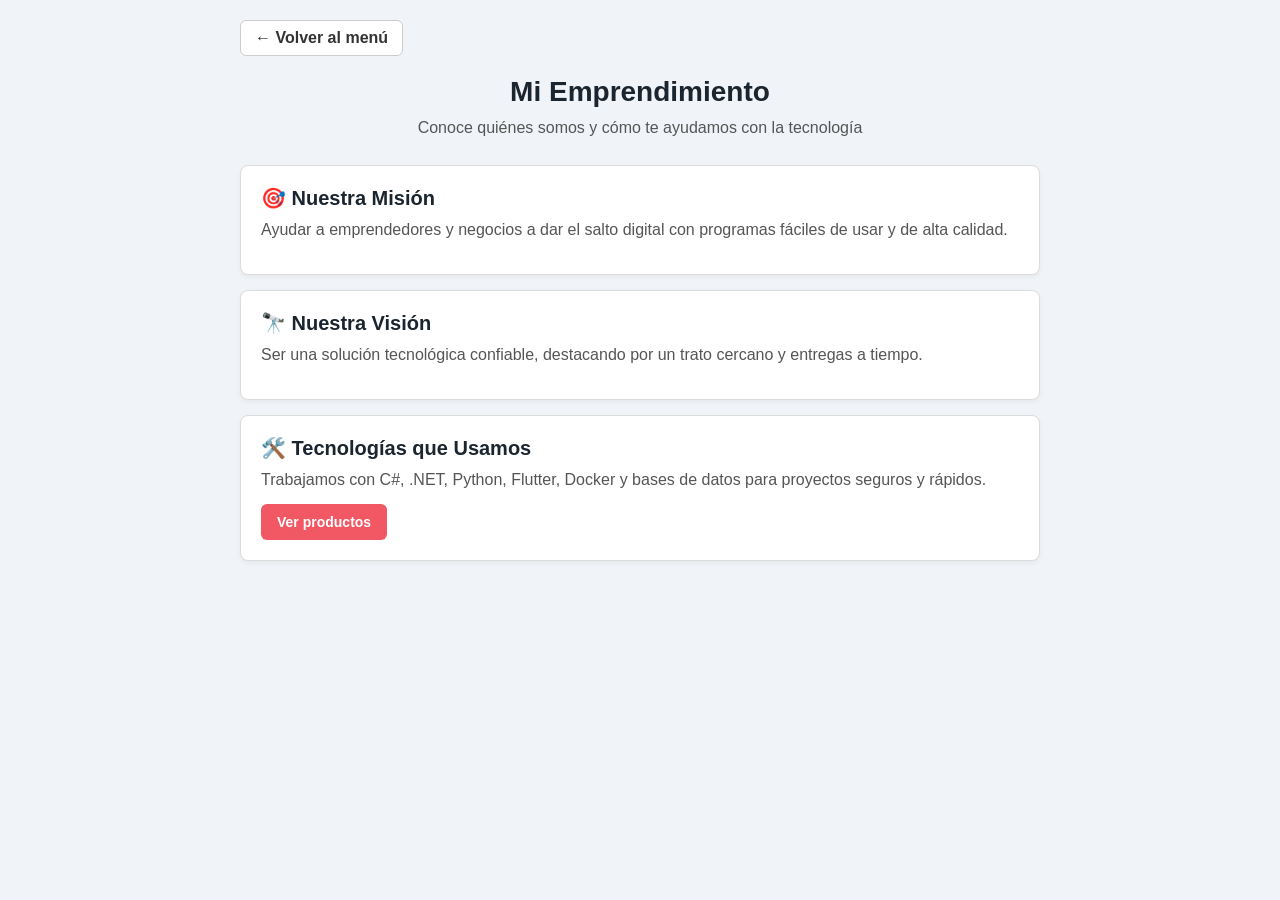
==== emprendimiento.html @ edd52c08 "Primer commit" ====
<!DOCTYPE html>
<html lang="es">
<head>
  <meta charset="UTF-8">
  <title>Mi Emprendimiento - Sobre Nosotros</title>
  <link rel="stylesheet" href="styles.css">
</head>
<body>

  <div class="contenedor">
    <nav>
      <a href="index.html" class="boton-volver">← Volver al menú</a>
    </nav>

    <header>
      <h1>Mi Emprendimiento</h1>
      <p>Conoce quiénes somos y cómo te ayudamos con la tecnología</p>
    </header>

    <main class="seccion-tarjetas">
      <article class="tarjeta">
        <h2>🎯 Nuestra Misión</h2>
        <p>Ayudar a emprendedores y negocios a dar el salto digital con programas fáciles de usar y de alta calidad.</p>
      </article>

      <article class="tarjeta">
        <h2>🔭 Nuestra Visión</h2>
        <p>Ser una solución tecnológica confiable, destacando por un trato cercano y entregas a tiempo.</p>
      </article>

      <article class="tarjeta">
        <h2>🛠️ Tecnologías que Usamos</h2>
        <p>Trabajamos con C#, .NET, Python, Flutter, Docker y bases de datos para proyectos seguros y rápidos.</p>
        <a href="productos.html" class="boton coral">Ver productos</a>
      </article>
    </main>
  </div>

</body>
</html>
---- styles.css ----
/* =========================================
   1. ESTILOS GENERALES (RESET BÁSICO)
   ========================================= */
* {
  box-sizing: border-box;
  margin: 0;
  padding: 0;
  font-family: Arial, sans-serif;
}

body {
  background-color: #f0f4f8;
  color: #333333;
  padding: 20px;
}

/* =========================================
   2. CONTENEDOR PRINCIPAL
   ========================================= */
.contenedor {
  max-width: 800px;
  margin: 0 auto;
}

/* =========================================
   3. ENCABEZADOS Y TEXTOS
   ========================================= */
header {
  text-align: center;
  margin-bottom: 25px;
}

h1 {
  font-size: 28px;
  margin-bottom: 8px;
  color: #1a252f;
}

p {
  font-size: 16px;
  line-height: 1.5;
  color: #555555;
}

/* =========================================
   4. MENÚ PRINCIPAL (INDEX)
   ========================================= */
.menu {
  display: flex;
  justify-content: center;
  gap: 20px;
  flex-wrap: wrap;
  margin-top: 30px;
}

.tarjeta-menu {
  width: 180px;
  height: 150px;
  border-radius: 12px;
  display: flex;
  flex-direction: column;
  justify-content: center;
  align-items: center;
  gap: 10px;
  color: #ffffff;
  text-decoration: none;
  font-size: 18px;
  font-weight: bold;
  box-shadow: 0 4px 8px rgba(0, 0, 0, 0.1);
  transition: transform 0.2s;
}

.tarjeta-menu:hover {
  transform: translateY(-5px);
}

.tarjeta-menu span {
  font-size: 32px;
}

/* =========================================
   5. COLORES DE LAS TARJETAS
   ========================================= */
.teal {
  background-color: #037f8c;
}

.coral {
  background-color: #f25764;
}

.ambar {
  background-color: #fca326;
}

/* =========================================
   6. CONTENIDO DE LAS PÁGINAS (PRODUCTOS, ETC.)
   ========================================= */
.seccion-tarjetas {
  display: flex;
  flex-direction: column;
  gap: 15px;
  margin-bottom: 25px;
}

.tarjeta {
  background-color: #ffffff;
  padding: 20px;
  border-radius: 8px;
  border: 1px solid #dcdcdc;
  box-shadow: 0 2px 5px rgba(0, 0, 0, 0.05);
}

.tarjeta h2 {
  font-size: 20px;
  margin-bottom: 8px;
  color: #1a252f;
}

.tarjeta p {
  margin-bottom: 12px;
}

/* =========================================
   7. BOTONES Y NAVEGACIÓN
   ========================================= */
.boton {
  display: inline-block;
  padding: 10px 16px;
  color: #ffffff;
  text-decoration: none;
  border-radius: 6px;
  font-weight: bold;
  font-size: 14px;
}

.boton-volver {
  display: inline-block;
  margin-bottom: 20px;
  padding: 8px 14px;
  background-color: #ffffff;
  color: #333333;
  text-decoration: none;
  border: 1px solid #cccccc;
  border-radius: 6px;
  font-weight: bold;
}

.boton-volver:hover {
  background-color: #e0e0e0;
}

/* =========================================
   8. CAJA DESTACADA DE HORARIOS / CONTACTO
   ========================================= */
.caja-horario {
  background-color: #ffffff;
  border-left: 5px solid #fca326;
  padding: 15px 20px;
  border-radius: 6px;
  margin-bottom: 15px;
  box-shadow: 0 2px 4px rgba(0,0,0,0.05);
}

.caja-horario h3 {
  font-size: 18px;
  color: #fca326;
  margin-bottom: 5px;
}
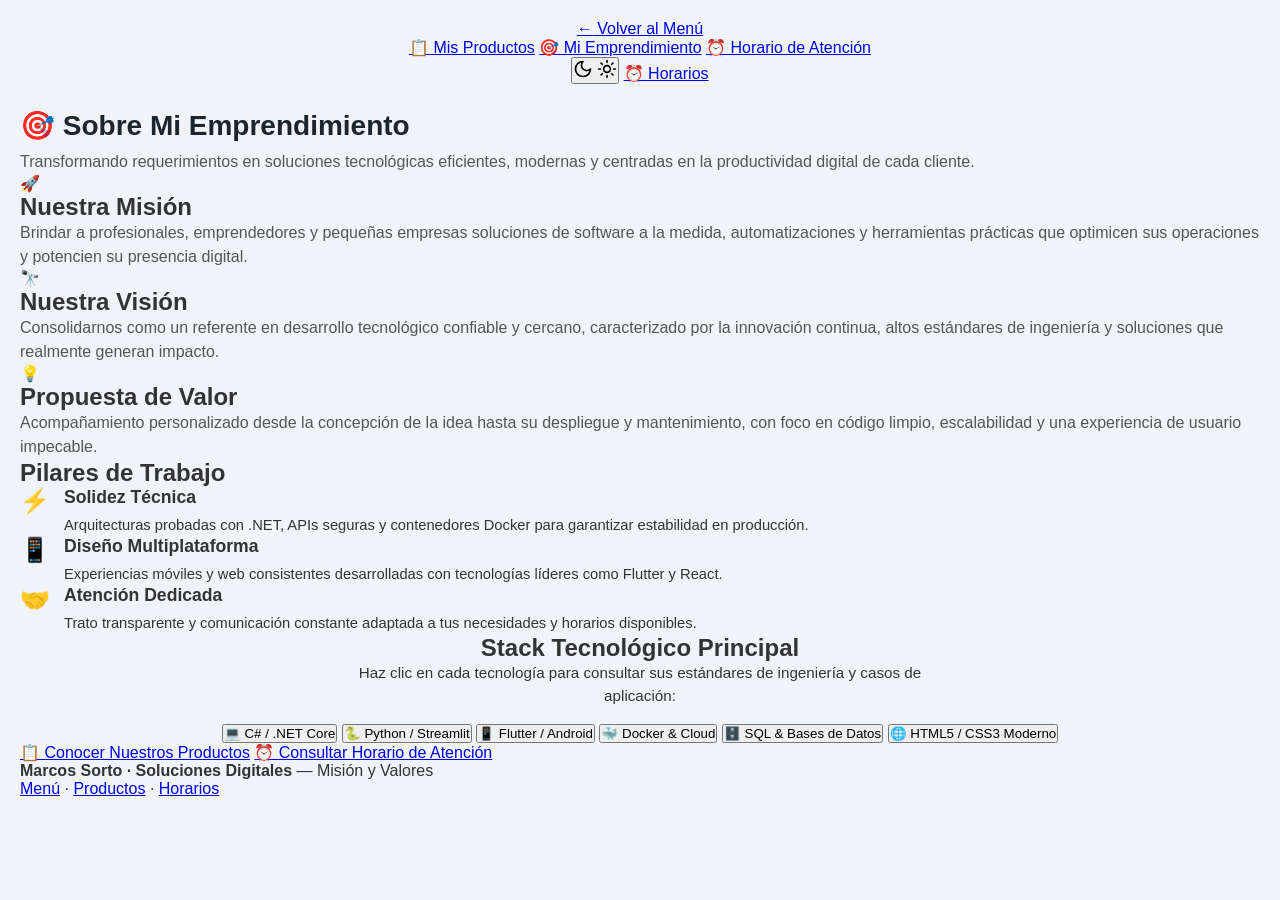
==== commit 9b04e965: "cambio en el diseño completo" ====
--- a/emprendimiento.html
+++ b/emprendimiento.html
@@ -2,40 +2,169 @@
 <html lang="es">
 <head>
   <meta charset="UTF-8">
-  <title>Mi Emprendimiento - Sobre Nosotros</title>
-  <link rel="stylesheet" href="styles.css">
+  <meta name="viewport" content="width=device-width, initial-scale=1.0">
+  <title>Mi Emprendimiento - Soluciones Digitales</title>
+  <meta name="description" content="Misión, visión, propuesta de valor y pilares técnicos de nuestro emprendimiento de desarrollo de software.">
+  <link rel="preconnect" href="https://fonts.googleapis.com">
+  <link rel="preconnect" href="https://fonts.gstatic.com" crossorigin>
+  <link href="https://fonts.googleapis.com/css2?family=Plus+Jakarta+Sans:wght@300;400;500;600;700;800&family=JetBrains+Mono:wght@400;500;600&display=swap" rel="stylesheet">
+  <link rel="stylesheet" href="./styles.css">
+  <script>
+    (function() {
+      const saved = localStorage.getItem('soluciones_theme');
+      const theme = saved || (window.matchMedia && window.matchMedia('(prefers-color-scheme: dark)').matches ? 'dark' : 'light');
+      document.documentElement.setAttribute('data-theme', theme);
+    })();
+  </script>
 </head>
 <body>
 
-  <div class="contenedor">
-    <nav>
-      <a href="index.html" class="boton-volver">← Volver al menú</a>
-    </nav>
+  <div class="container">
+    <!-- Top Navigation Bar -->
+    <header class="nav-bar">
+      <a href="./index.html" class="btn-back">
+        <span>←</span> Volver al Menú
+      </a>
 
-    <header>
-      <h1>Mi Emprendimiento</h1>
-      <p>Conoce quiénes somos y cómo te ayudamos con la tecnología</p>
+      <nav class="nav-links">
+        <a href="./productos.html" class="nav-link">📋 Mis Productos</a>
+        <a href="./emprendimiento.html" class="nav-link active">🎯 Mi Emprendimiento</a>
+        <a href="./horarios.html" class="nav-link">⏰ Horario de Atención</a>
+      </nav>
+
+      <div class="nav-actions">
+        <!-- Theme Switcher (Dark / Light) -->
+        <button type="button" class="theme-toggle" aria-label="Cambiar tema">
+          <!-- Moon Icon (Light Mode) -->
+          <svg class="theme-icon-moon" xmlns="http://www.w3.org/2000/svg" width="20" height="20" viewBox="0 0 24 24" fill="none" stroke="currentColor" stroke-width="2" stroke-linecap="round" stroke-linejoin="round">
+            <path d="M12 3a6 6 0 0 0 9 9 9 9 0 1 1-9-9Z"/>
+          </svg>
+          <!-- Sun Icon (Dark Mode) -->
+          <svg class="theme-icon-sun" xmlns="http://www.w3.org/2000/svg" width="20" height="20" viewBox="0 0 24 24" fill="none" stroke="currentColor" stroke-width="2" stroke-linecap="round" stroke-linejoin="round">
+            <circle cx="12" cy="12" r="4"/>
+            <path d="M12 2v2"/>
+            <path d="M12 20v2"/>
+            <path d="m4.93 4.93 1.41 1.41"/>
+            <path d="m17.66 17.66 1.41 1.41"/>
+            <path d="M2 12h2"/>
+            <path d="M20 12h2"/>
+            <path d="m6.34 17.66-1.41 1.41"/>
+            <path d="m19.07 4.93-1.41 1.41"/>
+          </svg>
+        </button>
+
+        <a href="./horarios.html" class="btn btn-coral">
+          <span>⏰ Horarios</span>
+        </a>
+      </div>
     </header>
 
-    <main class="seccion-tarjetas">
-      <article class="tarjeta">
-        <h2>🎯 Nuestra Misión</h2>
-        <p>Ayudar a emprendedores y negocios a dar el salto digital con programas fáciles de usar y de alta calidad.</p>
+    <!-- Encabezado Banner -->
+    <section class="header-banner banner-coral">
+      <h1><span>🎯</span> Sobre Mi Emprendimiento</h1>
+      <p>Transformando requerimientos en soluciones tecnológicas eficientes, modernas y centradas en la productividad digital de cada cliente.</p>
+    </section>
+
+    <!-- Misión, Visión y Propuesta de Valor -->
+    <main class="grid-cards">
+      <article class="card-item">
+        <div>
+          <div class="card-icon" style="color: var(--accent-coral);">🚀</div>
+          <h2>Nuestra Misión</h2>
+          <p>Brindar a profesionales, emprendedores y pequeñas empresas soluciones de software a la medida, automatizaciones y herramientas prácticas que optimicen sus operaciones y potencien su presencia digital.</p>
+        </div>
       </article>
 
-      <article class="tarjeta">
-        <h2>🔭 Nuestra Visión</h2>
-        <p>Ser una solución tecnológica confiable, destacando por un trato cercano y entregas a tiempo.</p>
+      <article class="card-item">
+        <div>
+          <div class="card-icon" style="color: var(--accent-teal);">🔭</div>
+          <h2>Nuestra Visión</h2>
+          <p>Consolidarnos como un referente en desarrollo tecnológico confiable y cercano, caracterizado por la innovación continua, altos estándares de ingeniería y soluciones que realmente generan impacto.</p>
+        </div>
       </article>
 
-      <article class="tarjeta">
-        <h2>🛠️ Tecnologías que Usamos</h2>
-        <p>Trabajamos con C#, .NET, Python, Flutter, Docker y bases de datos para proyectos seguros y rápidos.</p>
-        <a href="productos.html" class="boton coral">Ver productos</a>
+      <article class="card-item">
+        <div>
+          <div class="card-icon" style="color: var(--accent-amber);">💡</div>
+          <h2>Propuesta de Valor</h2>
+          <p>Acompañamiento personalizado desde la concepción de la idea hasta su despliegue y mantenimiento, con foco en código limpio, escalabilidad y una experiencia de usuario impecable.</p>
+        </div>
       </article>
     </main>
+
+    <!-- Pilares de Trabajo -->
+    <section class="panel-box">
+      <h2>Pilares de Trabajo</h2>
+      <div class="grid-cards" style="margin-bottom: 0;">
+        <div style="display: flex; align-items: flex-start; gap: 14px;">
+          <div class="card-icon" style="color: var(--accent-coral); flex-shrink: 0; font-size: 1.5rem;">⚡</div>
+          <div>
+            <h3 style="font-size: 1.1rem; font-weight: 700; margin-bottom: 6px; color: var(--text-main);">Solidez Técnica</h3>
+            <p style="font-size: 0.92rem; color: var(--text-muted); line-height: 1.5;">Arquitecturas probadas con .NET, APIs seguras y contenedores Docker para garantizar estabilidad en producción.</p>
+          </div>
+        </div>
+
+        <div style="display: flex; align-items: flex-start; gap: 14px;">
+          <div class="card-icon" style="color: var(--accent-coral); flex-shrink: 0; font-size: 1.5rem;">📱</div>
+          <div>
+            <h3 style="font-size: 1.1rem; font-weight: 700; margin-bottom: 6px; color: var(--text-main);">Diseño Multiplataforma</h3>
+            <p style="font-size: 0.92rem; color: var(--text-muted); line-height: 1.5;">Experiencias móviles y web consistentes desarrolladas con tecnologías líderes como Flutter y React.</p>
+          </div>
+        </div>
+
+        <div style="display: flex; align-items: flex-start; gap: 14px;">
+          <div class="card-icon" style="color: var(--accent-coral); flex-shrink: 0; font-size: 1.5rem;">🤝</div>
+          <div>
+            <h3 style="font-size: 1.1rem; font-weight: 700; margin-bottom: 6px; color: var(--text-main);">Atención Dedicada</h3>
+            <p style="font-size: 0.92rem; color: var(--text-muted); line-height: 1.5;">Trato transparente y comunicación constante adaptada a tus necesidades y horarios disponibles.</p>
+          </div>
+        </div>
+      </div>
+    </section>
+
+    <!-- Stack Tecnológico Interactivo -->
+    <section class="panel-box" style="text-align: center;">
+      <h2>Stack Tecnológico Principal</h2>
+      <p style="font-size: 0.95rem; color: var(--text-muted); max-width: 600px; margin: 0 auto 16px;">
+        Haz clic en cada tecnología para consultar sus estándares de ingeniería y casos de aplicación:
+      </p>
+
+      <div class="chip-list">
+        <button type="button" class="chip" data-tech="C# / .NET Core">💻 C# / .NET Core</button>
+        <button type="button" class="chip" data-tech="Python / Streamlit">🐍 Python / Streamlit</button>
+        <button type="button" class="chip" data-tech="Flutter / Android">📱 Flutter / Android</button>
+        <button type="button" class="chip" data-tech="Docker & Cloud">🐳 Docker & Cloud</button>
+        <button type="button" class="chip" data-tech="SQL & Bases de Datos">🗄️ SQL & Bases de Datos</button>
+        <button type="button" class="chip" data-tech="HTML5 / CSS3 Moderno">🌐 HTML5 / CSS3 Moderno</button>
+      </div>
+
+      <!-- Detalle interactivo del stack -->
+      <div id="tech-stack-detail" style="margin-top: 24px; padding: 20px; border-radius: var(--radius-md); background: var(--bg-page-subtle); border: 1px solid var(--border-subtle); display: none;"></div>
+    </section>
+
+    <!-- Botones de Acción -->
+    <footer class="actions-bar">
+      <a href="./productos.html" class="btn btn-teal">📋 Conocer Nuestros Productos</a>
+      <a href="./horarios.html" class="btn btn-coral">⏰ Consultar Horario de Atención</a>
+    </footer>
   </div>
 
+  <!-- Footer -->
+  <footer class="app-footer">
+    <div class="container footer-content">
+      <div>
+        <strong>Marcos Sorto · Soluciones Digitales</strong> — Misión y Valores
+      </div>
+      <div class="footer-links">
+        <a href="./index.html">Menú</a>
+        <span>·</span>
+        <a href="./productos.html">Productos</a>
+        <span>·</span>
+        <a href="./horarios.html">Horarios</a>
+      </div>
+    </div>
+  </footer>
+
+  <script src="./script.js"></script>
 </body>
 </html>
-
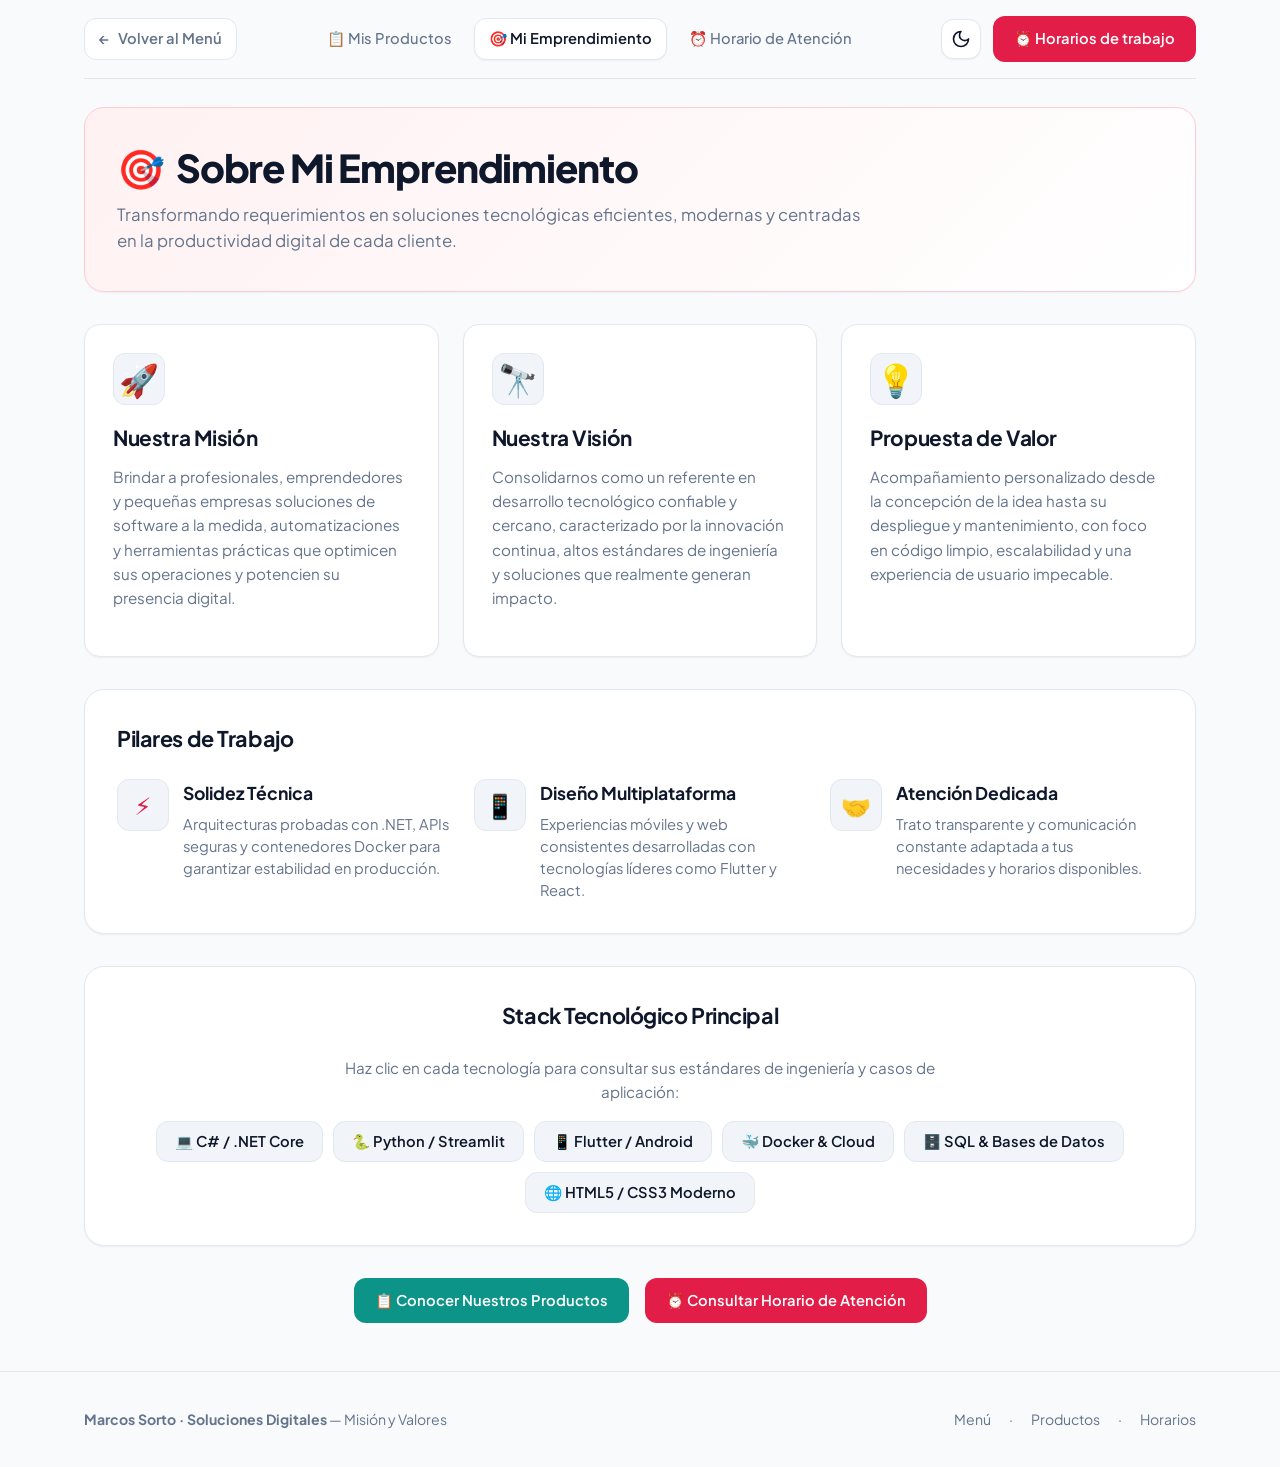
==== commit 0b03e483: "modifique el emprendimiento" ====
--- a/emprendimiento.html
+++ b/emprendimiento.html
@@ -54,7 +54,7 @@
         </button>
 
         <a href="./horarios.html" class="btn btn-coral">
-          <span>⏰ Horarios</span>
+          <span>⏰ Horarios de trabajo </span>
         </a>
       </div>
     </header>
--- a/styles.css
+++ b/styles.css
@@ -1,170 +1,960 @@
-/* =========================================
-   1. ESTILOS GENERALES (RESET BÁSICO)
-   ========================================= */
-* {
+/* ==========================================================================
+   Soluciones Digitales - Modern CSS Design System with Dark/Light Support
+   ========================================================================== */
+
+:root {
+  /* Light Theme Palette */
+  --bg-page: #f8fafc;
+  --bg-page-subtle: #f1f5f9;
+  --bg-card: #ffffff;
+  --bg-card-hover: #ffffff;
+  --bg-elevated: #f8fafc;
+  --border-subtle: #e2e8f0;
+  --border-strong: #cbd5e1;
+  --text-main: #0f172a;
+  --text-muted: #64748b;
+  --text-subtle: #94a3b8;
+
+  --accent-teal: #0d9488;
+  --accent-teal-subtle: #f0fdfa;
+  --accent-teal-border: #99f6e4;
+  --accent-teal-hover: #0f766e;
+  --accent-teal-text: #0f766e;
+
+  --accent-coral: #e11d48;
+  --accent-coral-subtle: #fff1f2;
+  --accent-coral-border: #fecdd3;
+  --accent-coral-hover: #be123c;
+  --accent-coral-text: #be123c;
+
+  --accent-amber: #d97706;
+  --accent-amber-subtle: #fffbeb;
+  --accent-amber-border: #fde68a;
+  --accent-amber-hover: #b45309;
+  --accent-amber-text: #b45309;
+
+  --accent-indigo: #4f46e5;
+  --accent-indigo-subtle: #eef2ff;
+  --accent-indigo-border: #c7d2fe;
+
+  --color-success: #16a34a;
+  --color-success-bg: #f0fdf4;
+  --color-success-border: #bbf7d0;
+
+  --shadow-sm: 0 1px 2px 0 rgba(0, 0, 0, 0.05);
+  --shadow-md: 0 4px 6px -1px rgba(0, 0, 0, 0.07), 0 2px 4px -2px rgba(0, 0, 0, 0.05);
+  --shadow-lg: 0 10px 15px -3px rgba(0, 0, 0, 0.08), 0 4px 6px -4px rgba(0, 0, 0, 0.04);
+  --shadow-xl: 0 20px 25px -5px rgba(0, 0, 0, 0.1), 0 8px 10px -6px rgba(0, 0, 0, 0.05);
+
+  --radius-sm: 8px;
+  --radius-md: 12px;
+  --radius-lg: 16px;
+  --radius-xl: 20px;
+
+  --font-sans: 'Plus Jakarta Sans', system-ui, -apple-system, BlinkMacSystemFont, 'Segoe UI', Roboto, sans-serif;
+  --font-mono: 'JetBrains Mono', ui-monospace, SFMono-Regular, Menlo, Monaco, Consolas, monospace;
+
+  --transition-fast: 150ms cubic-bezier(0.16, 1, 0.3, 1);
+  --transition-normal: 250ms cubic-bezier(0.16, 1, 0.3, 1);
+}
+
+[data-theme="dark"] {
+  /* Dark Theme Palette */
+  --bg-page: #090d16;
+  --bg-page-subtle: #0f172a;
+  --bg-card: #121a2d;
+  --bg-card-hover: #172138;
+  --bg-elevated: #1a2540;
+  --border-subtle: #1e293b;
+  --border-strong: #334155;
+  --text-main: #f8fafc;
+  --text-muted: #94a3b8;
+  --text-subtle: #64748b;
+
+  --accent-teal: #14b8a6;
+  --accent-teal-subtle: rgba(20, 184, 166, 0.14);
+  --accent-teal-border: rgba(20, 184, 166, 0.35);
+  --accent-teal-hover: #2dd4bf;
+  --accent-teal-text: #2dd4bf;
+
+  --accent-coral: #fb7185;
+  --accent-coral-subtle: rgba(251, 113, 133, 0.14);
+  --accent-coral-border: rgba(251, 113, 133, 0.35);
+  --accent-coral-hover: #fda4af;
+  --accent-coral-text: #fda4af;
+
+  --accent-amber: #f59e0b;
+  --accent-amber-subtle: rgba(245, 158, 11, 0.14);
+  --accent-amber-border: rgba(245, 158, 11, 0.35);
+  --accent-amber-hover: #fbbf24;
+  --accent-amber-text: #fbbf24;
+
+  --accent-indigo: #818cf8;
+  --accent-indigo-subtle: rgba(129, 140, 248, 0.14);
+  --accent-indigo-border: rgba(129, 140, 248, 0.35);
+
+  --color-success: #34d399;
+  --color-success-bg: rgba(52, 211, 153, 0.12);
+  --color-success-border: rgba(52, 211, 153, 0.3);
+
+  --shadow-sm: 0 1px 2px 0 rgba(0, 0, 0, 0.3);
+  --shadow-md: 0 4px 6px -1px rgba(0, 0, 0, 0.45), 0 2px 4px -2px rgba(0, 0, 0, 0.3);
+  --shadow-lg: 0 10px 15px -3px rgba(0, 0, 0, 0.55), 0 4px 6px -4px rgba(0, 0, 0, 0.4);
+  --shadow-xl: 0 20px 25px -5px rgba(0, 0, 0, 0.65), 0 8px 10px -6px rgba(0, 0, 0, 0.5);
+}
+
+/* ==========================================================================
+   Base & Resets
+   ========================================================================== */
+
+*, *::before, *::after {
   box-sizing: border-box;
   margin: 0;
   padding: 0;
-  font-family: Arial, sans-serif;
+}
+
+html {
+  font-family: var(--font-sans);
+  background-color: var(--bg-page);
+  color: var(--text-main);
+  line-height: 1.6;
+  scroll-behavior: smooth;
+  -webkit-font-smoothing: antialiased;
+  -moz-osx-font-smoothing: grayscale;
+  transition: background-color var(--transition-normal), color var(--transition-normal);
 }
 
 body {
-  background-color: #f0f4f8;
-  color: #333333;
-  padding: 20px;
-}
-
-/* =========================================
-   2. CONTENEDOR PRINCIPAL
-   ========================================= */
-.contenedor {
-  max-width: 800px;
+  min-height: 100vh;
+  display: flex;
+  flex-direction: column;
+}
+
+a {
+  color: inherit;
+  text-decoration: none;
+}
+
+button {
+  font-family: inherit;
+  cursor: pointer;
+  border: none;
+  background: none;
+}
+
+img, svg {
+  display: block;
+}
+
+/* Container */
+.container {
+  width: 100%;
+  max-width: 1160px;
   margin: 0 auto;
-}
-
-/* =========================================
-   3. ENCABEZADOS Y TEXTOS
-   ========================================= */
-header {
+  padding: 0 24px;
+}
+
+/* ==========================================================================
+   Navigation Bar (Top Bar Contract)
+   ========================================================================== */
+
+.nav-bar {
+  display: flex;
+  align-items: center;
+  justify-content: space-between;
+  gap: 24px;
+  padding: 16px 0;
+  margin-bottom: 28px;
+  border-bottom: 1px solid var(--border-subtle);
+  position: sticky;
+  top: 0;
+  background: var(--bg-page);
+  backdrop-filter: blur(12px);
+  z-index: 50;
+  transition: background-color var(--transition-normal), border-color var(--transition-normal);
+}
+
+.brand-link {
+  display: flex;
+  align-items: center;
+  gap: 10px;
+  font-weight: 700;
+  font-size: 1.15rem;
+  letter-spacing: -0.02em;
+  color: var(--text-main);
+  white-space: nowrap;
+}
+
+.brand-icon {
+  width: 34px;
+  height: 34px;
+  border-radius: var(--radius-sm);
+  background: linear-gradient(135deg, var(--accent-teal), #0284c7);
+  display: flex;
+  align-items: center;
+  justify-content: center;
+  color: #ffffff;
+  font-weight: 800;
+  font-size: 1rem;
+  box-shadow: var(--shadow-sm);
+}
+
+.btn-back {
+  display: inline-flex;
+  align-items: center;
+  gap: 8px;
+  font-size: 0.92rem;
+  font-weight: 600;
+  color: var(--text-muted);
+  padding: 8px 14px;
+  border-radius: var(--radius-md);
+  border: 1px solid var(--border-subtle);
+  background: var(--bg-card);
+  transition: all var(--transition-fast);
+  white-space: nowrap;
+}
+
+.btn-back:hover {
+  color: var(--text-main);
+  border-color: var(--border-strong);
+  background: var(--bg-elevated);
+}
+
+.nav-links {
+  display: flex;
+  align-items: center;
+  gap: 8px;
+}
+
+.nav-link {
+  display: inline-flex;
+  align-items: center;
+  gap: 6px;
+  font-size: 0.92rem;
+  font-weight: 500;
+  color: var(--text-muted);
+  padding: 8px 14px;
+  border-radius: var(--radius-md);
+  transition: all var(--transition-fast);
+  white-space: nowrap;
+}
+
+.nav-link:hover {
+  color: var(--text-main);
+  background: var(--bg-page-subtle);
+}
+
+.nav-link.active {
+  color: var(--text-main);
+  background: var(--bg-card);
+  border: 1px solid var(--border-subtle);
+  font-weight: 600;
+  box-shadow: var(--shadow-sm);
+}
+
+.nav-actions {
+  display: flex;
+  align-items: center;
+  gap: 12px;
+}
+
+/* Theme Toggle Button */
+.theme-toggle {
+  display: inline-flex;
+  align-items: center;
+  justify-content: center;
+  width: 40px;
+  height: 40px;
+  border-radius: var(--radius-md);
+  border: 1px solid var(--border-subtle);
+  background: var(--bg-card);
+  color: var(--text-main);
+  transition: all var(--transition-fast);
+  box-shadow: var(--shadow-sm);
+  position: relative;
+}
+
+.theme-toggle:hover {
+  background: var(--bg-elevated);
+  border-color: var(--border-strong);
+  transform: translateY(-1px);
+}
+
+.theme-icon-sun,
+.theme-icon-moon {
+  width: 20px;
+  height: 20px;
+  transition: transform var(--transition-normal), opacity var(--transition-normal);
+}
+
+[data-theme="dark"] .theme-icon-moon {
+  display: none;
+}
+[data-theme="dark"] .theme-icon-sun {
+  display: block;
+}
+[data-theme="light"] .theme-icon-sun,
+:root:not([data-theme="dark"]) .theme-icon-sun {
+  display: none;
+}
+[data-theme="light"] .theme-icon-moon,
+:root:not([data-theme="dark"]) .theme-icon-moon {
+  display: block;
+}
+
+/* ==========================================================================
+   Header Banners
+   ========================================================================== */
+
+.header-banner {
+  padding: 36px 32px;
+  border-radius: var(--radius-xl);
+  margin-bottom: 32px;
+  position: relative;
+  overflow: hidden;
+  border: 1px solid var(--border-subtle);
+  box-shadow: var(--shadow-sm);
+}
+
+.header-banner h1 {
+  font-size: clamp(1.8rem, 3.5vw, 2.4rem);
+  font-weight: 800;
+  letter-spacing: -0.03em;
+  margin-bottom: 10px;
+  display: flex;
+  align-items: center;
+  gap: 12px;
+  color: var(--text-main);
+  line-height: 1.25;
+}
+
+.header-banner p {
+  font-size: 1.05rem;
+  color: var(--text-muted);
+  max-width: 760px;
+  line-height: 1.6;
+}
+
+.banner-teal {
+  background: linear-gradient(135deg, var(--accent-teal-subtle) 0%, var(--bg-card) 100%);
+  border-color: var(--accent-teal-border);
+}
+
+.banner-coral {
+  background: linear-gradient(135deg, var(--accent-coral-subtle) 0%, var(--bg-card) 100%);
+  border-color: var(--accent-coral-border);
+}
+
+.banner-amber {
+  background: linear-gradient(135deg, var(--accent-amber-subtle) 0%, var(--bg-card) 100%);
+  border-color: var(--accent-amber-border);
+}
+
+/* Page Title for Hub */
+.page-title {
   text-align: center;
-  margin-bottom: 25px;
-}
-
-h1 {
-  font-size: 28px;
+  margin-bottom: 36px;
+}
+
+.page-title h1 {
+  font-size: clamp(2.2rem, 4.5vw, 3.2rem);
+  font-weight: 800;
+  letter-spacing: -0.03em;
+  color: var(--text-main);
   margin-bottom: 8px;
-  color: #1a252f;
-}
-
-p {
-  font-size: 16px;
+  line-height: 1.15;
+}
+
+.page-title p {
+  font-size: 1.15rem;
+  color: var(--text-muted);
+}
+
+/* ==========================================================================
+   Dashboard / Hub Grid (Panel de Opciones)
+   ========================================================================== */
+
+.dashboard-container {
+  display: grid;
+  grid-template-columns: repeat(auto-fit, minmax(280px, 1fr));
+  gap: 20px;
+  width: 100%;
+  margin-bottom: 32px;
+}
+
+.card-menu {
+  display: flex;
+  flex-direction: column;
+  align-items: flex-start;
+  padding: 30px;
+  border-radius: var(--radius-xl);
+  background: var(--bg-card);
+  border: 1px solid var(--border-subtle);
+  box-shadow: var(--shadow-sm);
+  transition: all var(--transition-normal);
+  position: relative;
+  overflow: hidden;
+  min-height: 200px;
+  justify-content: space-between;
+}
+
+.card-menu::before {
+  content: '';
+  position: absolute;
+  top: 0;
+  left: 0;
+  right: 0;
+  height: 4px;
+  transition: opacity var(--transition-fast);
+  opacity: 0.85;
+}
+
+.card-menu .emoji {
+  font-size: 2.2rem;
+  margin-bottom: 16px;
+  display: inline-block;
+  padding: 12px;
+  border-radius: var(--radius-md);
+  background: var(--bg-page-subtle);
+  line-height: 1;
+}
+
+.card-menu .menu-content {
+  width: 100%;
+}
+
+.card-menu .menu-title {
+  font-size: 1.35rem;
+  font-weight: 700;
+  letter-spacing: -0.02em;
+  color: var(--text-main);
+  margin-bottom: 6px;
+}
+
+.card-menu .menu-desc {
+  font-size: 0.92rem;
+  color: var(--text-muted);
   line-height: 1.5;
-  color: #555555;
-}
-
-/* =========================================
-   4. MENÚ PRINCIPAL (INDEX)
-   ========================================= */
-.menu {
-  display: flex;
+  margin-bottom: 16px;
+}
+
+.card-menu .menu-action {
+  display: inline-flex;
+  align-items: center;
+  gap: 6px;
+  font-size: 0.88rem;
+  font-weight: 600;
+  color: var(--text-main);
+  transition: transform var(--transition-fast);
+}
+
+.card-menu:hover {
+  transform: translateY(-4px);
+  box-shadow: var(--shadow-lg);
+  border-color: var(--border-strong);
+}
+
+.card-menu:hover .menu-action {
+  transform: translateX(4px);
+}
+
+.card-teal::before {
+  background: linear-gradient(90deg, var(--accent-teal), #0284c7);
+}
+.card-teal:hover {
+  border-color: var(--accent-teal-border);
+}
+.card-teal .menu-action {
+  color: var(--accent-teal-text);
+}
+
+.card-coral::before {
+  background: linear-gradient(90deg, var(--accent-coral), #f43f5e);
+}
+.card-coral:hover {
+  border-color: var(--accent-coral-border);
+}
+.card-coral .menu-action {
+  color: var(--accent-coral-text);
+}
+
+.card-amber::before {
+  background: linear-gradient(90deg, var(--accent-amber), #ea580c);
+}
+.card-amber:hover {
+  border-color: var(--accent-amber-border);
+}
+.card-amber .menu-action {
+  color: var(--accent-amber-text);
+}
+
+/* ==========================================================================
+   Cards Grid (Productos, Horarios, Misión)
+   ========================================================================== */
+
+.grid-cards {
+  display: grid;
+  grid-template-columns: repeat(auto-fit, minmax(320px, 1fr));
+  gap: 24px;
+  margin-bottom: 32px;
+}
+
+.card-item {
+  background: var(--bg-card);
+  border: 1px solid var(--border-subtle);
+  border-radius: var(--radius-lg);
+  padding: 28px;
+  display: flex;
+  flex-direction: column;
+  justify-content: space-between;
+  box-shadow: var(--shadow-sm);
+  transition: all var(--transition-normal);
+  position: relative;
+}
+
+.card-item:hover {
+  border-color: var(--border-strong);
+  box-shadow: var(--shadow-md);
+  transform: translateY(-2px);
+}
+
+.card-icon {
+  font-size: 2rem;
+  margin-bottom: 16px;
+  display: inline-flex;
+  align-items: center;
   justify-content: center;
+  width: 52px;
+  height: 52px;
+  border-radius: var(--radius-md);
+  background: var(--bg-page-subtle);
+  border: 1px solid var(--border-subtle);
+}
+
+.card-item h2 {
+  font-size: 1.3rem;
+  font-weight: 700;
+  letter-spacing: -0.02em;
+  color: var(--text-main);
+  margin-bottom: 10px;
+}
+
+.card-item p {
+  font-size: 0.95rem;
+  color: var(--text-muted);
+  line-height: 1.6;
+  margin-bottom: 18px;
+}
+
+/* Tags (Zero-Pill discipline: unboxed subtle text with separators) */
+.tags {
+  display: flex;
+  flex-wrap: wrap;
+  align-items: center;
+  gap: 6px 10px;
+  margin-top: 14px;
+  margin-bottom: 22px;
+  font-size: 0.85rem;
+  color: var(--text-muted);
+  font-family: var(--font-mono);
+}
+
+.tag {
+  display: inline-flex;
+  align-items: center;
+  gap: 6px;
+  color: var(--text-muted);
+}
+
+.tag:not(:last-child)::after {
+  content: "·";
+  color: var(--text-subtle);
+  margin-left: 6px;
+  font-weight: bold;
+}
+
+/* Time Slots (Horarios) */
+.time-slot {
+  display: flex;
+  flex-direction: column;
+  gap: 4px;
+  padding: 14px 18px;
+  background: var(--bg-page-subtle);
+  border: 1px solid var(--border-subtle);
+  border-radius: var(--radius-md);
+  margin-bottom: 16px;
+}
+
+.time-highlight {
+  font-weight: 700;
+  font-size: 1.1rem;
+  color: var(--text-main);
+}
+
+.time-note {
+  font-size: 0.88rem;
+  color: var(--text-muted);
+  font-family: var(--font-mono);
+}
+
+/* ==========================================================================
+   Panels & Boxes
+   ========================================================================== */
+
+.panel-box {
+  background: var(--bg-card);
+  border: 1px solid var(--border-subtle);
+  border-radius: var(--radius-xl);
+  padding: 32px;
+  margin-bottom: 32px;
+  box-shadow: var(--shadow-sm);
+}
+
+.panel-box h2 {
+  font-size: 1.35rem;
+  font-weight: 700;
+  letter-spacing: -0.02em;
+  color: var(--text-main);
+  margin-bottom: 22px;
+}
+
+.panel-box p {
+  color: var(--text-muted);
+}
+
+/* Chips list (Interactive Tech Stack) */
+.chip-list {
+  display: flex;
+  flex-wrap: wrap;
+  gap: 10px;
+  justify-content: center;
+  margin-top: 14px;
+}
+
+.chip {
+  display: inline-flex;
+  align-items: center;
+  gap: 8px;
+  padding: 10px 18px;
+  border-radius: var(--radius-md);
+  background: var(--bg-page-subtle);
+  border: 1px solid var(--border-subtle);
+  font-size: 0.92rem;
+  font-weight: 600;
+  color: var(--text-main);
+  transition: all var(--transition-fast);
+  cursor: pointer;
+}
+
+.chip:hover {
+  background: var(--bg-elevated);
+  border-color: var(--border-strong);
+  transform: translateY(-2px);
+  box-shadow: var(--shadow-sm);
+}
+
+.chip.active {
+  background: var(--accent-teal-subtle);
+  border-color: var(--accent-teal-border);
+  color: var(--accent-teal-text);
+}
+
+/* Notice Box */
+.notice-box {
+  background: var(--bg-card);
+  border: 1px solid var(--border-subtle);
+  border-radius: var(--radius-lg);
+  padding: 20px 24px;
+  margin-bottom: 32px;
+  display: flex;
+  align-items: center;
+  justify-content: space-between;
   gap: 20px;
   flex-wrap: wrap;
-  margin-top: 30px;
-}
-
-.tarjeta-menu {
-  width: 180px;
-  height: 150px;
-  border-radius: 12px;
-  display: flex;
-  flex-direction: column;
+}
+
+.notice-box.info {
+  background: var(--accent-teal-subtle);
+  border-color: var(--accent-teal-border);
+}
+
+.notice-box p,
+.notice-box span {
+  font-size: 0.95rem;
+  color: var(--text-main);
+  line-height: 1.5;
+}
+
+/* Real-time Status Badge */
+.live-status-pill {
+  display: inline-flex;
+  align-items: center;
+  gap: 8px;
+  font-size: 0.85rem;
+  font-weight: 600;
+  padding: 6px 14px;
+  border-radius: 9999px;
+  background: var(--color-success-bg);
+  border: 1px solid var(--color-success-border);
+  color: var(--color-success);
+}
+
+.live-dot {
+  width: 8px;
+  height: 8px;
+  border-radius: 50%;
+  background-color: var(--color-success);
+  display: inline-block;
+}
+
+.live-dot.active {
+  box-shadow: 0 0 0 3px rgba(22, 163, 74, 0.2);
+  animation: pulse-ring 2s infinite;
+}
+
+@keyframes pulse-ring {
+  0% { transform: scale(0.95); opacity: 0.8; }
+  50% { transform: scale(1.2); opacity: 1; }
+  100% { transform: scale(0.95); opacity: 0.8; }
+}
+
+/* ==========================================================================
+   Buttons & CTAs
+   ========================================================================== */
+
+.btn {
+  display: inline-flex;
+  align-items: center;
   justify-content: center;
-  align-items: center;
-  gap: 10px;
+  gap: 8px;
+  padding: 10px 20px;
+  border-radius: var(--radius-md);
+  font-size: 0.92rem;
+  font-weight: 600;
+  transition: all var(--transition-fast);
+  text-decoration: none;
+  white-space: nowrap;
+}
+
+.btn-teal {
+  background: var(--accent-teal);
   color: #ffffff;
-  text-decoration: none;
-  font-size: 18px;
-  font-weight: bold;
-  box-shadow: 0 4px 8px rgba(0, 0, 0, 0.1);
-  transition: transform 0.2s;
-}
-
-.tarjeta-menu:hover {
-  transform: translateY(-5px);
-}
-
-.tarjeta-menu span {
-  font-size: 32px;
-}
-
-/* =========================================
-   5. COLORES DE LAS TARJETAS
-   ========================================= */
-.teal {
-  background-color: #037f8c;
-}
-
-.coral {
-  background-color: #f25764;
-}
-
-.ambar {
-  background-color: #fca326;
-}
-
-/* =========================================
-   6. CONTENIDO DE LAS PÁGINAS (PRODUCTOS, ETC.)
-   ========================================= */
-.seccion-tarjetas {
-  display: flex;
-  flex-direction: column;
-  gap: 15px;
-  margin-bottom: 25px;
-}
-
-.tarjeta {
-  background-color: #ffffff;
+  border: 1px solid transparent;
+}
+.btn-teal:hover {
+  background: var(--accent-teal-hover);
+  transform: translateY(-1px);
+  box-shadow: var(--shadow-md);
+}
+
+.btn-coral {
+  background: var(--accent-coral);
+  color: #ffffff;
+  border: 1px solid transparent;
+}
+.btn-coral:hover {
+  background: var(--accent-coral-hover);
+  transform: translateY(-1px);
+  box-shadow: var(--shadow-md);
+}
+
+.btn-amber {
+  background: var(--accent-amber);
+  color: #ffffff;
+  border: 1px solid transparent;
+}
+.btn-amber:hover {
+  background: var(--accent-amber-hover);
+  transform: translateY(-1px);
+  box-shadow: var(--shadow-md);
+}
+
+.btn-secondary {
+  background: var(--bg-card);
+  color: var(--text-main);
+  border: 1px solid var(--border-subtle);
+}
+.btn-secondary:hover {
+  background: var(--bg-elevated);
+  border-color: var(--border-strong);
+}
+
+.actions-bar {
+  display: flex;
+  align-items: center;
+  justify-content: center;
+  gap: 16px;
+  flex-wrap: wrap;
+  margin-top: 16px;
+  margin-bottom: 48px;
+}
+
+/* ==========================================================================
+   Modal / Quick Inquiry Form
+   ========================================================================== */
+
+.modal-backdrop {
+  position: fixed;
+  inset: 0;
+  background: rgba(0, 0, 0, 0.6);
+  backdrop-filter: blur(4px);
+  z-index: 100;
+  display: none;
+  align-items: center;
+  justify-content: center;
   padding: 20px;
-  border-radius: 8px;
-  border: 1px solid #dcdcdc;
-  box-shadow: 0 2px 5px rgba(0, 0, 0, 0.05);
-}
-
-.tarjeta h2 {
-  font-size: 20px;
-  margin-bottom: 8px;
-  color: #1a252f;
-}
-
-.tarjeta p {
-  margin-bottom: 12px;
-}
-
-/* =========================================
-   7. BOTONES Y NAVEGACIÓN
-   ========================================= */
-.boton {
-  display: inline-block;
-  padding: 10px 16px;
-  color: #ffffff;
-  text-decoration: none;
-  border-radius: 6px;
-  font-weight: bold;
-  font-size: 14px;
-}
-
-.boton-volver {
-  display: inline-block;
+}
+
+.modal-backdrop.open {
+  display: flex;
+}
+
+.modal-card {
+  background: var(--bg-card);
+  border: 1px solid var(--border-subtle);
+  border-radius: var(--radius-xl);
+  max-width: 540px;
+  width: 100%;
+  padding: 32px;
+  box-shadow: var(--shadow-xl);
+  position: relative;
+  max-height: 90vh;
+  overflow-y: auto;
+}
+
+.modal-header {
+  display: flex;
+  align-items: center;
+  justify-content: space-between;
   margin-bottom: 20px;
-  padding: 8px 14px;
-  background-color: #ffffff;
-  color: #333333;
-  text-decoration: none;
-  border: 1px solid #cccccc;
-  border-radius: 6px;
-  font-weight: bold;
-}
-
-.boton-volver:hover {
-  background-color: #e0e0e0;
-}
-
-/* =========================================
-   8. CAJA DESTACADA DE HORARIOS / CONTACTO
-   ========================================= */
-.caja-horario {
-  background-color: #ffffff;
-  border-left: 5px solid #fca326;
-  padding: 15px 20px;
-  border-radius: 6px;
-  margin-bottom: 15px;
-  box-shadow: 0 2px 4px rgba(0,0,0,0.05);
-}
-
-.caja-horario h3 {
-  font-size: 18px;
-  color: #fca326;
-  margin-bottom: 5px;
-}
-
+}
+
+.modal-header h3 {
+  font-size: 1.35rem;
+  font-weight: 700;
+  color: var(--text-main);
+}
+
+.modal-close {
+  width: 32px;
+  height: 32px;
+  display: flex;
+  align-items: center;
+  justify-content: center;
+  border-radius: var(--radius-sm);
+  color: var(--text-muted);
+  font-size: 1.4rem;
+  transition: all var(--transition-fast);
+}
+
+.modal-close:hover {
+  background: var(--bg-page-subtle);
+  color: var(--text-main);
+}
+
+.form-group {
+  margin-bottom: 18px;
+}
+
+.form-label {
+  display: block;
+  font-size: 0.88rem;
+  font-weight: 600;
+  color: var(--text-main);
+  margin-bottom: 6px;
+}
+
+.form-input,
+.form-select,
+.form-textarea {
+  width: 100%;
+  padding: 10px 14px;
+  border-radius: var(--radius-md);
+  border: 1px solid var(--border-subtle);
+  background: var(--bg-page-subtle);
+  color: var(--text-main);
+  font-family: inherit;
+  font-size: 0.92rem;
+  transition: border-color var(--transition-fast);
+}
+
+.form-input:focus,
+.form-select:focus,
+.form-textarea:focus {
+  outline: none;
+  border-color: var(--accent-teal);
+  box-shadow: 0 0 0 3px var(--accent-teal-subtle);
+}
+
+/* ==========================================================================
+   Footer
+   ========================================================================== */
+
+.app-footer {
+  margin-top: auto;
+  border-top: 1px solid var(--border-subtle);
+  padding: 36px 0;
+  background: var(--bg-page);
+  color: var(--text-muted);
+  font-size: 0.88rem;
+}
+
+.footer-content {
+  display: flex;
+  align-items: center;
+  justify-content: space-between;
+  gap: 20px;
+  flex-wrap: wrap;
+}
+
+.footer-links {
+  display: flex;
+  align-items: center;
+  gap: 18px;
+}
+
+.footer-links a:hover {
+  color: var(--text-main);
+}
+
+/* ==========================================================================
+   Responsive Adaptations
+   ========================================================================== */
+
+@media (max-width: 768px) {
+  .nav-bar {
+    flex-wrap: wrap;
+    gap: 14px;
+    padding: 12px 0;
+  }
+
+  .nav-links {
+    order: 3;
+    width: 100%;
+    overflow-x: auto;
+    padding-bottom: 4px;
+  }
+
+  .header-banner {
+    padding: 24px 20px;
+  }
+
+  .card-item {
+    padding: 22px;
+  }
+
+  .panel-box {
+    padding: 22px 18px;
+  }
+
+  .notice-box {
+    flex-direction: column;
+    align-items: flex-start;
+  }
+
+  .footer-content {
+    flex-direction: column;
+    text-align: center;
+    gap: 12px;
+  }
+}
